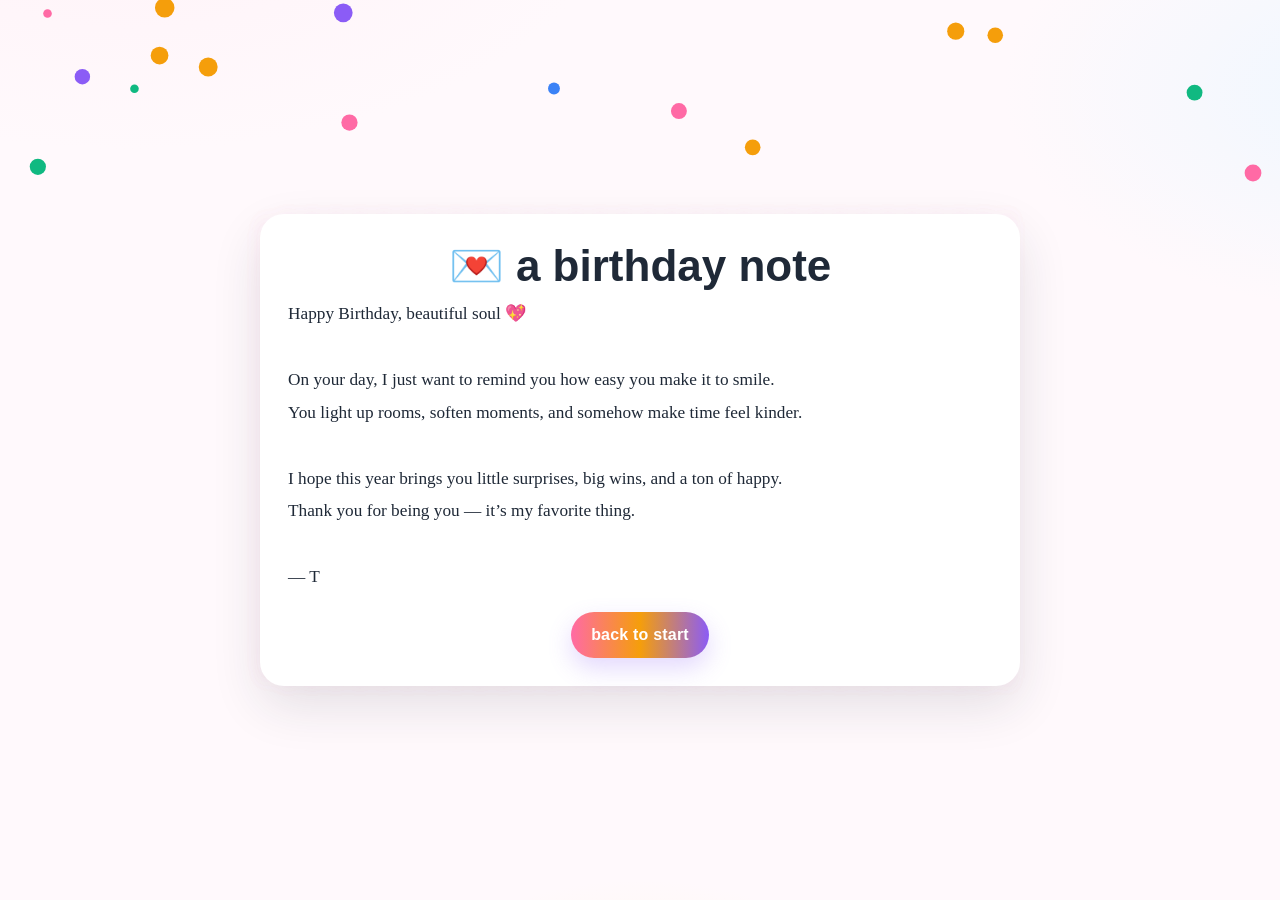
==== birthday_site/letter.html @ eb830c29 "Add files via upload" ====
<!DOCTYPE html>
<html lang="en">
<head>
  <meta charset="utf-8" />
  <meta name="viewport" content="width=device-width, initial-scale=1" />
  <title>💌 Birthday Letter</title>
  <link rel="stylesheet" href="styles.css" />
</head>
<body>
  <main class="container">
    <div class="paper">
      <h1>💌 a birthday note</h1>
      <div class="letter">Happy Birthday, beautiful soul 💖<br><br>On your day, I just want to remind you how easy you make it to smile.<br>You light up rooms, soften moments, and somehow make time feel kinder.<br><br>I hope this year brings you little surprises, big wins, and a ton of happy.<br>Thank you for being you — it’s my favorite thing.<br><br>— T<br></div>
      <div class="nav" style="margin-top:18px;">
        <a class="button" href="index.html">back to start</a>
      </div>
    </div>
  </main>
  <script>(function(){
// Minimal confetti using canvas (no dependencies)
(function(){
  const duration = 1600;
  const end = Date.now() + duration;
  const colors = ["#ff6aa5","#f59e0b","#8b5cf6","#10b981","#3b82f6"];
  const canvas = document.createElement('canvas');
  canvas.id = 'confetti-canvas';
  document.body.appendChild(canvas);
  const ctx = canvas.getContext('2d');
  function resize(){ canvas.width = innerWidth; canvas.height = innerHeight; }
  addEventListener('resize', resize); resize();

  const pieces = Array.from({length: 140}, () => ({
    x: Math.random() * canvas.width,
    y: Math.random() * -canvas.height,
    r: 4 + Math.random() * 6,
    c: colors[Math.floor(Math.random()*colors.length)],
    s: 2 + Math.random() * 4,
    a: Math.random() * 360
  }));

  const tick = () => {
    const t = Date.now();
    ctx.clearRect(0,0,canvas.width,canvas.height);
    pieces.forEach(p => {
      p.y += p.s;
      p.x += Math.sin((p.y + p.a) * 0.02) * 1.5;
      ctx.fillStyle = p.c;
      ctx.beginPath();
      ctx.arc(p.x, p.y, p.r, 0, Math.PI*2);
      ctx.fill();
      if (p.y > canvas.height + 8) { p.y = -10; p.x = Math.random()*canvas.width; }
    });
    if (t < end) requestAnimationFrame(tick);
    else setTimeout(()=>canvas.remove(), 250);
  };
  tick();
})();
})();</script>
</body>
</html>
---- birthday_site/styles.css ----
:root {
  --bg: radial-gradient(1200px 600px at 10% -10%, #fff3f8 0%, transparent 40%),
        radial-gradient(900px 500px at 110% 10%, #eef7ff 0%, transparent 45%),
        radial-gradient(700px 500px at 50% 120%, #fff8e1 0%, transparent 40%),
        #fff9fc;
  --card: #ffffff;
  --ink: #1f2937;
  --accent: #ff6aa5;   /* pink */
  --accent-2: #f59e0b; /* amber */
  --accent-3: #8b5cf6; /* violet */
  --shadow: 0 20px 50px rgba(31,41,55,.12);
}

* { box-sizing: border-box; }
html, body { height: 100%; }
body {
  margin: 0;
  font-family: ui-sans-serif, -apple-system, BlinkMacSystemFont, "Segoe UI", Roboto, "Helvetica Neue", Arial;
  color: var(--ink);
  background: var(--bg);
  display: grid;
  place-items: center;
  padding: 24px;
}

.container { width: 100%; max-width: 760px; display: grid; gap: 20px; justify-items: center; text-align: center; }
.card, .paper { background: var(--card); border-radius: 24px; padding: 28px; box-shadow: var(--shadow); width: 100%; }

h1 { margin: 0 0 8px; font-size: clamp(30px, 6vw, 44px); line-height: 1.1; }
h1 .sparkle { display: inline-block; animation: sparkle 1.6s ease-in-out infinite; }
@keyframes sparkle { 0%, 100% { transform: translateY(0) rotate(0); } 50% { transform: translateY(-3px) rotate(8deg);} }

p.lead { margin: 0 0 18px; font-size: 1.12rem; opacity: .9; }

.button {
  display: inline-flex; align-items: center; gap: 10px;
  padding: 14px 20px; border-radius: 999px; border: 0;
  background: linear-gradient(90deg, var(--accent), var(--accent-2), var(--accent-3));
  color: white; text-decoration: none; font-weight: 800; letter-spacing: .2px;
  cursor: pointer; box-shadow: 0 10px 24px rgba(139, 92, 246, .24);
  transition: transform .12s ease, box-shadow .12s ease, filter .12s ease;
}
.button:hover { transform: translateY(-1px); filter: brightness(1.02); box-shadow: 0 16px 34px rgba(139, 92, 246, .28); }

.subtle { opacity: .7; font-size: .95rem; }
.footer { opacity: .6; font-size: .85rem; margin-top: 6px; }

/* Envelope with ribbon */
.envelope-wrap { display: grid; place-items: center; padding: 30px 0 10px; }
.envelope { width: clamp(220px, 55vw, 360px); height: calc(clamp(220px, 55vw, 360px) * .7); position: relative; cursor: pointer; transform-style: preserve-3d; animation: floaty 3.2s ease-in-out infinite; }
@keyframes floaty { 0% { transform: translateY(0px);} 50% { transform: translateY(-8px);} 100% { transform: translateY(0px);} }
.envelope .body { position: absolute; inset: 0; background: linear-gradient(#fff, #f7f7ff); border-radius: 14px; box-shadow: var(--shadow); overflow: hidden; }
.envelope .flap { position: absolute; left: 0; right: 0; top: 0; height: 55%; background: linear-gradient(180deg, #ffd1e1, #ff9ec1); clip-path: polygon(0 0, 100% 0, 50% 100%); transform-origin: top; transition: transform .6s cubic-bezier(.2,.7,.2,1); }
.envelope:hover .flap { transform: rotateX(160deg); }
.letter-peek { position: absolute; left: 8%; right: 8%; top: 25%; bottom: 10%; background: #fff; border-radius: 8px; box-shadow: 0 6px 20px rgba(0,0,0,.08) inset; display: grid; place-items: center; font-family: "Georgia", serif; color: #8b5e34; }
.ribbon { position: absolute; top: 0; bottom: 0; left: calc(50% - 10px); width: 20px; background: linear-gradient(180deg, #f59e0b, #ef4444); opacity: .9; }
.ribbon:after { content: ""; position: absolute; top: -10px; left: -20px; right: -20px; height: 16px; background: radial-gradient(circle at 50% 0, #ffb4d1, transparent 60%); filter: blur(6px); }

/* Balloons */
.balloons { position: relative; width: 100%; height: 160px; overflow: visible; pointer-events: none; }
.balloon { position: absolute; bottom: -10px; font-size: 28px; animation: rise 8s linear infinite; opacity: .9; }
.balloon:nth-child(1) { left: 10%; animation-delay: 0s; }
.balloon:nth-child(2) { left: 25%; animation-delay: 1.1s; }
.balloon:nth-child(3) { left: 45%; animation-delay: .6s; }
.balloon:nth-child(4) { left: 65%; animation-delay: 1.8s; }
.balloon:nth-child(5) { left: 80%; animation-delay: .3s; }
@keyframes rise { 0% { transform: translateY(0) scale(1);} 80% { opacity: .85;} 100% { transform: translateY(-220px) scale(1.2); opacity: 0;} }

video { width: 100%; border-radius: 18px; display: block; box-shadow: var(--shadow); background: #000; }

.letter { font-family: "Georgia", serif; font-size: 1.08rem; line-height: 1.9; text-align: left; white-space: pre-wrap; }
.paper { position: relative; }
.paper:before, .paper:after { content: ""; position: absolute; inset: -2px; border-radius: 20px;
  background: repeating-linear-gradient(90deg, rgba(255,106,165,.12) 0 12px, transparent 12px 24px);
  z-index: -1; filter: blur(8px); opacity: .35; }

.nav { display: flex; justify-content: center; gap: 12px; flex-wrap: wrap; }

/* Confetti canvas */
#confetti-canvas { position: fixed; inset: 0; pointer-events: none; }
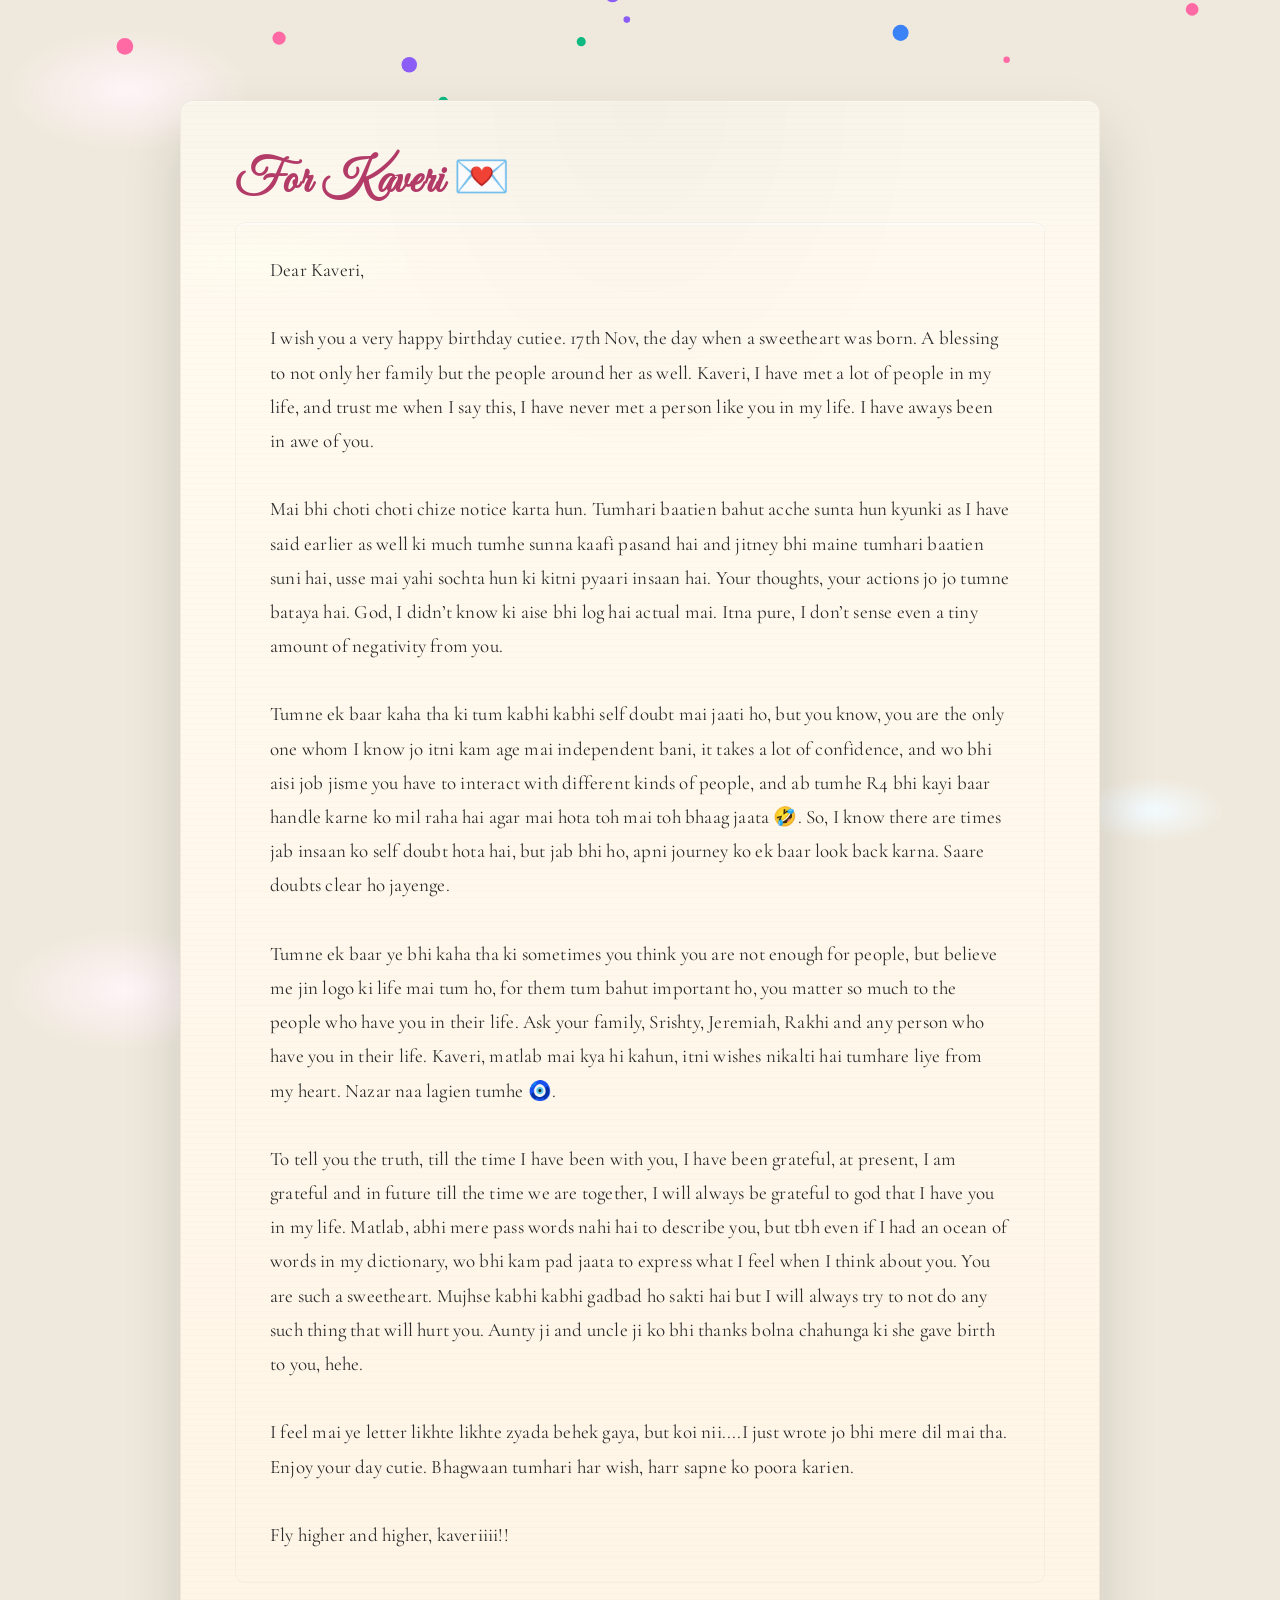
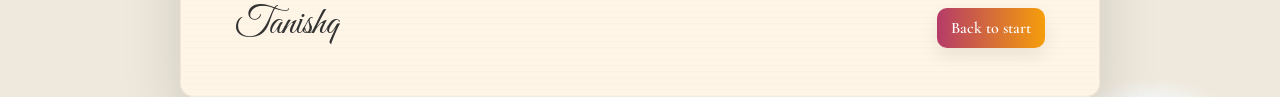
==== commit 23c62bf1: "Update letter.html" ====
--- a/birthday_site/letter.html
+++ b/birthday_site/letter.html
@@ -1,61 +1,197 @@
-
-<!DOCTYPE html>
+<!doctype html>
 <html lang="en">
 <head>
   <meta charset="utf-8" />
   <meta name="viewport" content="width=device-width, initial-scale=1" />
-  <title>💌 Birthday Letter</title>
-  <link rel="stylesheet" href="styles.css" />
+  <title>💌 A Birthday Letter for Kaveri</title>
+  <link href="https://fonts.googleapis.com/css2?family=Great+Vibes&family=Merriweather:wght@300;400;700&display=swap" rel="stylesheet">
+  <style>
+    @import url('https://fonts.googleapis.com/css2?family=Great+Vibes&family=Cormorant+Garamond:wght@300;400;600&family=Montserrat:wght@400;600&display=swap');
+    :root{
+      --paper:#fff8ef;
+      --ink:#2b2b2b;
+      --accent:#b53b68;
+      --shadow: rgba(17,17,17,0.14);
+      --paper-bg: linear-gradient(180deg, #fffaf0 0%, #fff5e6 100%);
+    }
+    *{box-sizing:border-box}
+    html,body{height:100%}
+    body{
+      margin:0;
+      font-family: 'Cormorant Garamond', Georgia, serif;
+      background: radial-gradient(1200px 600px at 10% 10%, #fff4f7 0%, transparent 10%),
+                  radial-gradient(900px 400px at 90% 90%, #f3fbff 0%, transparent 8%),
+                  #efe9dd;
+      display:flex;
+      align-items:flex-start;
+      justify-content:center;
+      padding:100px 20px;
+      color:var(--ink);
+    }
+
+    .container{
+      width:min(920px, 96%);
+      display:flex;
+      justify-content:center;
+    }
+
+    .paper{
+      width:100%;
+      background:
+        /* subtle paper fibres */
+        repeating-linear-gradient(0deg, rgba(0,0,0,0.01) 0px, rgba(0,0,0,0.01) 1px, transparent 1px, transparent 6px),
+        /* faint warm tint */
+        radial-gradient(800px 200px at 10% 10%, rgba(255,255,240,0.6), transparent 20%),
+        var(--paper-bg);
+      border-radius:14px;
+      padding:48px 54px;
+      box-shadow: 0 30px 60px var(--shadow), inset 0 1px 0 rgba(255,255,255,0.6);
+      position:relative;
+      border:1px solid rgba(0,0,0,0.06);
+      overflow:hidden;
+      background-size: auto, auto, cover;
+    }
+
+    /* faint burned edges vignette */
+    .paper:after{
+      content:'';
+      position:absolute;
+      inset:0;
+      pointer-events:none;
+      background: radial-gradient(80% 60% at 50% 0%, rgba(0,0,0,0.02), transparent 40%),
+                  linear-gradient(180deg, rgba(0,0,0,0.02), transparent 10%);
+      mix-blend-mode:multiply;
+      border-radius:14px;
+    }
+
+    h1{
+      margin:0 0 12px 0;
+      font-family: 'Great Vibes', cursive;
+      font-size:46px;
+      letter-spacing:1px;
+      color:var(--accent);
+    }
+
+    .meta{
+      font-size:14px;
+      color:#6b6b6b;
+      margin-bottom:18px;
+      font-family: 'Montserrat', system-ui, sans-serif;
+    }
+
+    .letter{
+      font-size:19px;
+      line-height:1.8;
+      white-space:pre-wrap;
+      font-family: 'Cormorant Garamond', serif;
+      color:var(--ink);
+      background-image: repeating-linear-gradient(transparent, transparent 28px, rgba(0,0,0,0.02) 29px);
+      padding:30px 34px;
+      border-radius:10px;
+      border:1px solid rgba(0,0,0,0.03);
+      box-shadow: inset 0 2px 0 rgba(255,255,255,0.6);
+      letter-spacing:0.2px;
+    }
+
+    .letter p{ margin:0 0 1.05em 0 }
+
+    .signature{
+      display:flex;
+      align-items:center;
+      gap:12px;
+      margin-top:18px;
+    }
+    .sig-name{
+      font-family:'Great Vibes', cursive;
+      font-size:38px;
+      color:#333;
+    }
+    .sig-title{
+      font-size:13px;
+      color:#666;
+      font-family: 'Montserrat', system-ui, sans-serif;
+    }
+
+    .nav{ text-align:right; }
+    .button{
+      display:inline-block;
+      text-decoration:none;
+      background:linear-gradient(90deg,var(--accent), #f59e0b);
+      color:white;
+      padding:10px 14px;
+      border-radius:10px;
+      font-weight:600;
+      box-shadow: 0 8px 18px rgba(0,0,0,0.08);
+    }
+
+    #confetti-canvas{ position:fixed; left:0; top:0; z-index:30; pointer-events:none }
+    .paper{ position:relative; z-index:40 }
+
+    @media (max-width:520px){
+      h1{ font-size:34px }
+      .letter{ font-size:16px; padding:20px }
+      body{ padding:60px 12px }
+    }
+  </style>
 </head>
 <body>
   <main class="container">
-    <div class="paper">
-      <h1>💌 a birthday note</h1>
-      <div class="letter">Happy Birthday, beautiful soul 💖<br><br>On your day, I just want to remind you how easy you make it to smile.<br>You light up rooms, soften moments, and somehow make time feel kinder.<br><br>I hope this year brings you little surprises, big wins, and a ton of happy.<br>Thank you for being you — it’s my favorite thing.<br><br>— T<br></div>
-      <div class="nav" style="margin-top:18px;">
-        <a class="button" href="index.html">back to start</a>
+    <section class="paper" role="article" aria-label="Birthday letter to Kaveri">
+      <h1>For Kaveri 💌</h1>
+      <div class="letter">Dear Kaveri,<br><br>I wish you a very happy birthday cutiee. 17th Nov, the day when a sweetheart was born. A blessing to not only her family but the people around her as well. Kaveri, I have met a lot of people in my life, and trust me when I say this, I have never met a person like you in my life. I have aways been in awe of you.<br><br>Mai bhi choti choti chize notice karta hun. Tumhari baatien bahut acche sunta hun kyunki as I have said earlier as well ki much tumhe sunna kaafi pasand hai and jitney bhi maine tumhari baatien suni hai, usse mai yahi sochta hun ki kitni pyaari insaan hai. Your thoughts, your actions jo jo tumne bataya hai. God, I didn’t know ki aise bhi log hai actual mai. Itna pure, I don’t sense even a tiny amount of negativity from you.<br><br>Tumne ek baar kaha tha ki tum kabhi kabhi self doubt mai jaati ho, but you know, you are the only one whom I know jo itni kam age mai independent bani, it takes a lot of confidence, and wo bhi aisi job jisme you have to interact with different kinds of people, and ab tumhe R4 bhi kayi baar handle karne ko mil raha hai agar mai hota toh mai toh bhaag jaata 🤣. So, I know there are times jab insaan ko self doubt hota hai, but jab bhi ho, apni journey ko ek baar look back karna. Saare doubts clear ho jayenge.<br><br>Tumne ek baar ye bhi kaha tha ki sometimes you think you are not enough for people, but believe me jin logo ki life mai tum ho, for them tum bahut important ho, you matter so much to the people who have you in their life. Ask your family, Srishty, Jeremiah, Rakhi and any person who have you in their life. Kaveri, matlab mai kya hi kahun, itni wishes nikalti hai tumhare liye from my heart. Nazar naa lagien tumhe 🧿.<br><br>To tell you the truth, till the time I have been with you, I have been grateful, at present, I am grateful and in future till the time we are together, I will always be grateful to god that I have you in my life. Matlab, abhi mere pass words nahi hai to describe you, but tbh even if I had an ocean of words in my dictionary, wo bhi kam pad jaata to express what I feel when I think about you. You are such a sweetheart. Mujhse kabhi kabhi gadbad ho sakti hai but I will always try to not do any such thing that will hurt you. Aunty ji and uncle ji ko bhi thanks bolna chahunga ki she gave birth to you, hehe.<br><br>I feel mai ye letter likhte likhte zyada behek gaya, but koi nii....I just wrote jo bhi mere dil mai tha. Enjoy your day cutie. Bhagwaan tumhari har wish, harr sapne ko poora karien.<br><br>Fly higher and higher, kaveriiii!!</div>
+
+      <div class="signature">
+        <div>
+          <div class="sig-name">Tanishq</div>
+        </div>
+        <div style="margin-left:auto; align-self:flex-end">
+          <a class="button" href="index.html" target="_blank">Back to start</a>
+        </div>
       </div>
-    </div>
+    </section>
   </main>
-  <script>(function(){
-// Minimal confetti using canvas (no dependencies)
-(function(){
-  const duration = 1600;
-  const end = Date.now() + duration;
-  const colors = ["#ff6aa5","#f59e0b","#8b5cf6","#10b981","#3b82f6"];
-  const canvas = document.createElement('canvas');
-  canvas.id = 'confetti-canvas';
-  document.body.appendChild(canvas);
-  const ctx = canvas.getContext('2d');
-  function resize(){ canvas.width = innerWidth; canvas.height = innerHeight; }
-  addEventListener('resize', resize); resize();
 
-  const pieces = Array.from({length: 140}, () => ({
-    x: Math.random() * canvas.width,
-    y: Math.random() * -canvas.height,
-    r: 4 + Math.random() * 6,
-    c: colors[Math.floor(Math.random()*colors.length)],
-    s: 2 + Math.random() * 4,
-    a: Math.random() * 360
-  }));
+  <script>
+  (function(){
+    // Minimal confetti using canvas (no dependencies)
+    (function(){
+      const duration = 2400;
+      const end = Date.now() + duration;
+      const colors = ["#ff6aa5","#f59e0b","#8b5cf6","#10b981","#3b82f6"];
+      const canvas = document.createElement('canvas');
+      canvas.id = 'confetti-canvas';
+      document.body.appendChild(canvas);
+      const ctx = canvas.getContext('2d');
+      function resize(){ canvas.width = innerWidth; canvas.height = innerHeight; }
+      addEventListener('resize', resize); resize();
 
-  const tick = () => {
-    const t = Date.now();
-    ctx.clearRect(0,0,canvas.width,canvas.height);
-    pieces.forEach(p => {
-      p.y += p.s;
-      p.x += Math.sin((p.y + p.a) * 0.02) * 1.5;
-      ctx.fillStyle = p.c;
-      ctx.beginPath();
-      ctx.arc(p.x, p.y, p.r, 0, Math.PI*2);
-      ctx.fill();
-      if (p.y > canvas.height + 8) { p.y = -10; p.x = Math.random()*canvas.width; }
-    });
-    if (t < end) requestAnimationFrame(tick);
-    else setTimeout(()=>canvas.remove(), 250);
-  };
-  tick();
-})();
-})();</script>
+      const pieces = Array.from({length: 160}, () => ({
+        x: Math.random() * canvas.width,
+        y: Math.random() * -canvas.height,
+        r: 3 + Math.random() * 6,
+        c: colors[Math.floor(Math.random()*colors.length)],
+        s: 1 + Math.random() * 4,
+        a: Math.random() * 360
+      }));
+
+      const tick = () => {
+        const t = Date.now();
+        ctx.clearRect(0,0,canvas.width,canvas.height);
+        pieces.forEach(p => {
+          p.y += p.s;
+          p.x += Math.sin((p.y + p.a) * 0.02) * 1.5;
+          ctx.fillStyle = p.c;
+          ctx.beginPath();
+          ctx.arc(p.x, p.y, p.r, 0, Math.PI*2);
+          ctx.fill();
+          if (p.y > canvas.height + 8) { p.y = -10; p.x = Math.random()*canvas.width; }
+        });
+        if (t < end) requestAnimationFrame(tick);
+        else setTimeout(()=>canvas.remove(), 250);
+      };
+      tick();
+    })();
+  })();
+  </script>
 </body>
 </html>
